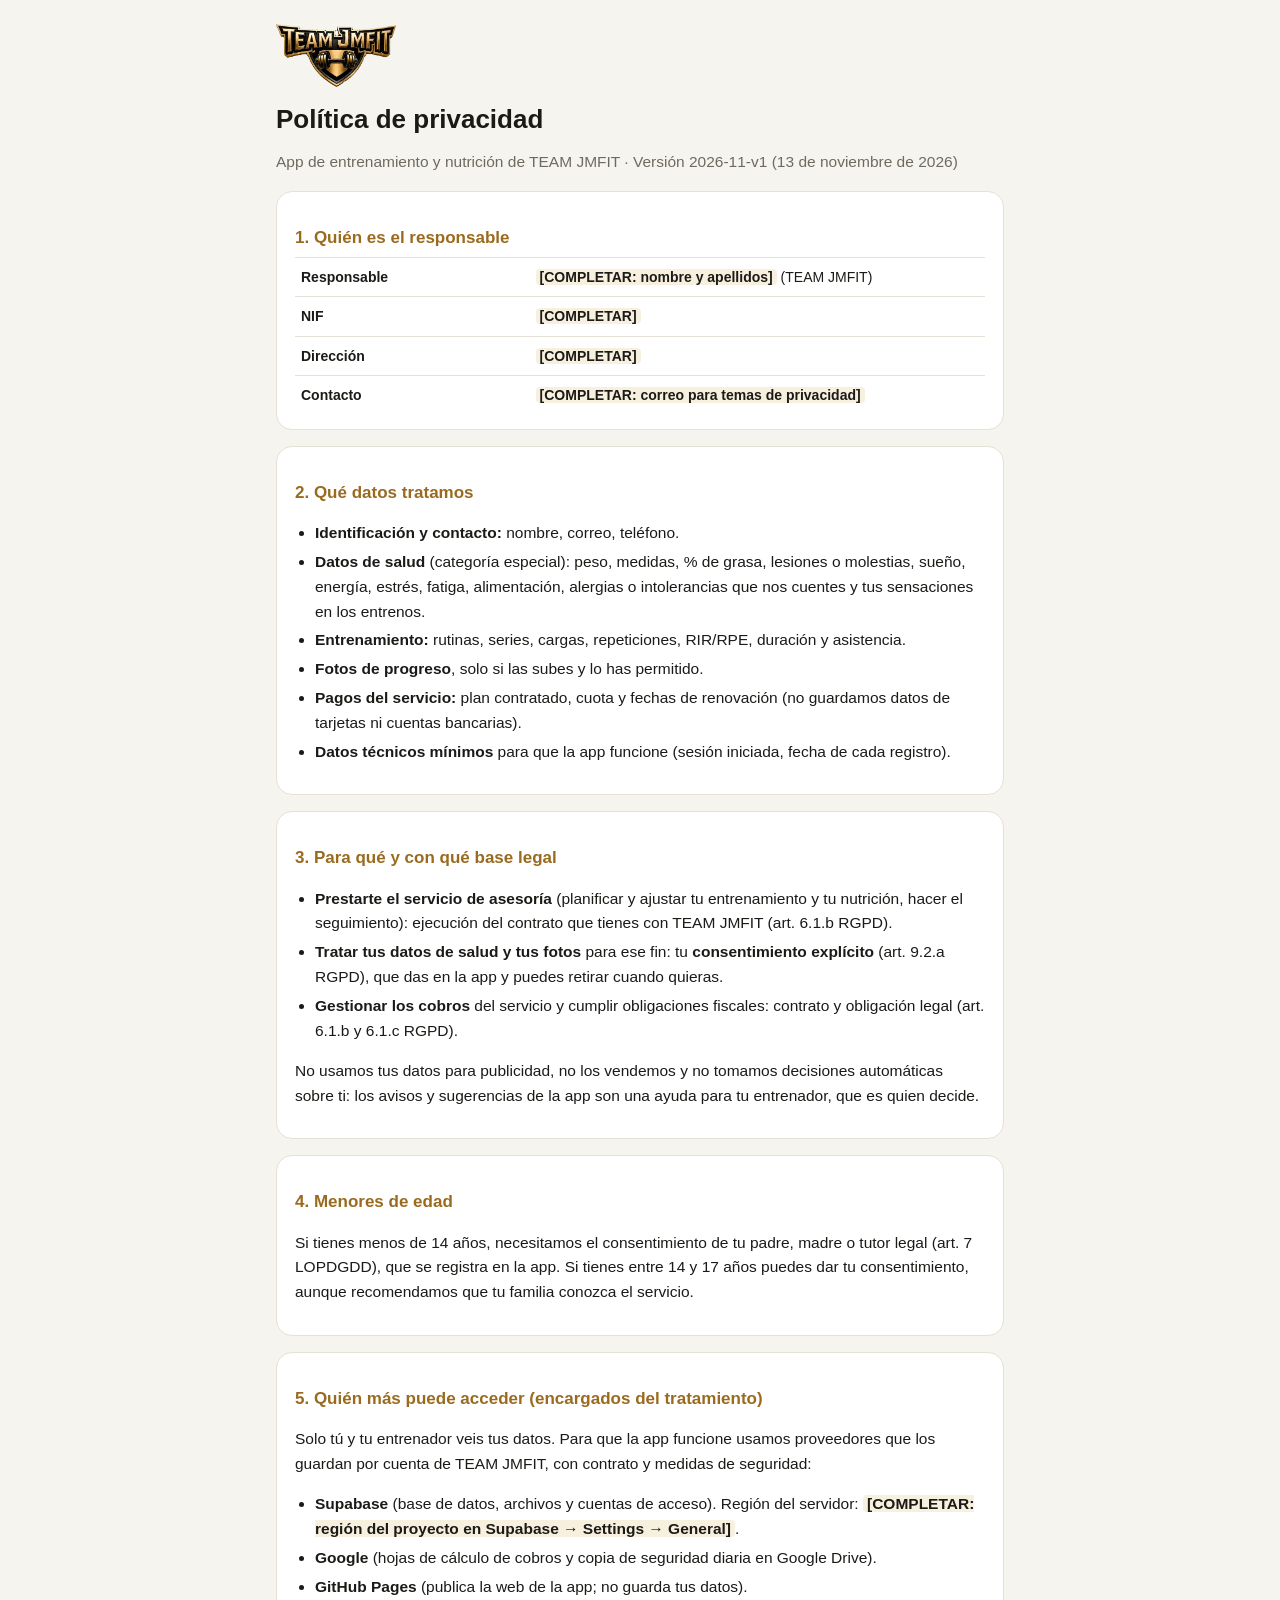
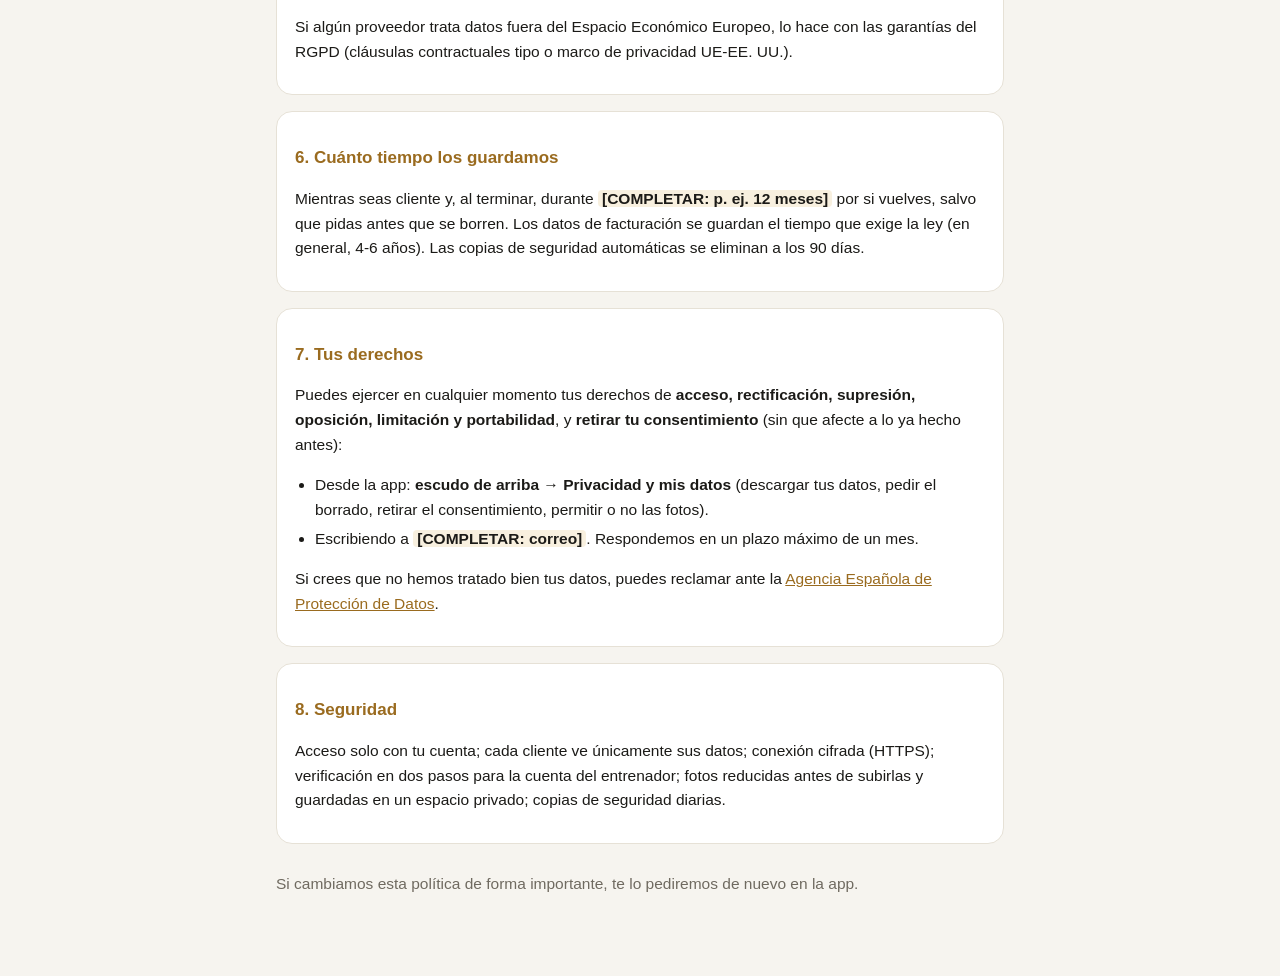
==== privacidad.html @ 6c78da6e "Privacidad: consentimiento de datos de salud, mis datos, política e instalación" ====
<!doctype html>
<html lang="es">
<head>
  <meta charset="utf-8">
  <meta name="viewport" content="width=device-width, initial-scale=1, viewport-fit=cover">
  <meta http-equiv="Content-Security-Policy" content="default-src 'self'; style-src 'self' 'unsafe-inline'; img-src 'self'; object-src 'none'; base-uri 'self'; form-action 'none'">
  <meta name="robots" content="noindex">
  <title>Privacidad · TEAM JMFIT</title>
  <link rel="icon" href="icon-192.png">
  <style>
    :root { --bg: #f6f4ef; --card: #fff; --text: #1b1a17; --muted: #6f6a60; --line: #e6e1d6; --accent: #9a6b1f; }
    @media (prefers-color-scheme: dark) { :root { --bg: #0e0e10; --card: #17171a; --text: #f1eee8; --muted: #a39d92; --line: #2a2a2e; --accent: #d9a94f; } }
    * { box-sizing: border-box; }
    body { margin: 0; background: var(--bg); color: var(--text); font: 15.5px/1.6 -apple-system, BlinkMacSystemFont, "Segoe UI", Inter, Roboto, sans-serif; }
    main { max-width: 760px; margin: 0 auto; padding: 24px 16px 64px; }
    header { display: flex; align-items: center; gap: 14px; margin-bottom: 8px; }
    header img { width: 120px; height: auto; }
    h1 { font-size: 26px; line-height: 1.15; margin: 18px 0 4px; }
    h2 { font-size: 17px; margin: 28px 0 6px; color: var(--accent); }
    p, li { color: var(--text); } small, .muted { color: var(--muted); }
    ul { padding-left: 20px; } li { margin: 4px 0; }
    .card { background: var(--card); border: 1px solid var(--line); border-radius: 16px; padding: 4px 18px 14px; margin-top: 16px; }
    .todo { background: rgba(217, 169, 79, .18); border-radius: 4px; padding: 0 4px; font-weight: 600; }
    a { color: var(--accent); }
    table { width: 100%; border-collapse: collapse; font-size: 14px; } td { border-top: 1px solid var(--line); padding: 8px 6px; vertical-align: top; } td:first-child { font-weight: 600; width: 34%; }
  </style>
</head>
<body>
<main>
  <header><img src="logo.webp" alt="TEAM JMFIT" width="420" height="219"></header>
  <h1>Política de privacidad</h1>
  <p class="muted">App de entrenamiento y nutrición de TEAM JMFIT · Versión 2026-11-v1 (13 de noviembre de 2026)</p>

  <div class="card">
    <h2>1. Quién es el responsable</h2>
    <table>
      <tr><td>Responsable</td><td><span class="todo">[COMPLETAR: nombre y apellidos]</span> (TEAM JMFIT)</td></tr>
      <tr><td>NIF</td><td><span class="todo">[COMPLETAR]</span></td></tr>
      <tr><td>Dirección</td><td><span class="todo">[COMPLETAR]</span></td></tr>
      <tr><td>Contacto</td><td><span class="todo">[COMPLETAR: correo para temas de privacidad]</span></td></tr>
    </table>
  </div>

  <div class="card">
    <h2>2. Qué datos tratamos</h2>
    <ul>
      <li><b>Identificación y contacto:</b> nombre, correo, teléfono.</li>
      <li><b>Datos de salud</b> (categoría especial): peso, medidas, % de grasa, lesiones o molestias, sueño, energía, estrés, fatiga, alimentación, alergias o intolerancias que nos cuentes y tus sensaciones en los entrenos.</li>
      <li><b>Entrenamiento:</b> rutinas, series, cargas, repeticiones, RIR/RPE, duración y asistencia.</li>
      <li><b>Fotos de progreso</b>, solo si las subes y lo has permitido.</li>
      <li><b>Pagos del servicio:</b> plan contratado, cuota y fechas de renovación (no guardamos datos de tarjetas ni cuentas bancarias).</li>
      <li><b>Datos técnicos mínimos</b> para que la app funcione (sesión iniciada, fecha de cada registro).</li>
    </ul>
  </div>

  <div class="card">
    <h2>3. Para qué y con qué base legal</h2>
    <ul>
      <li><b>Prestarte el servicio de asesoría</b> (planificar y ajustar tu entrenamiento y tu nutrición, hacer el seguimiento): ejecución del contrato que tienes con TEAM JMFIT (art. 6.1.b RGPD).</li>
      <li><b>Tratar tus datos de salud y tus fotos</b> para ese fin: tu <b>consentimiento explícito</b> (art. 9.2.a RGPD), que das en la app y puedes retirar cuando quieras.</li>
      <li><b>Gestionar los cobros</b> del servicio y cumplir obligaciones fiscales: contrato y obligación legal (art. 6.1.b y 6.1.c RGPD).</li>
    </ul>
    <p>No usamos tus datos para publicidad, no los vendemos y no tomamos decisiones automáticas sobre ti: los avisos y sugerencias de la app son una ayuda para tu entrenador, que es quien decide.</p>
  </div>

  <div class="card">
    <h2>4. Menores de edad</h2>
    <p>Si tienes menos de 14 años, necesitamos el consentimiento de tu padre, madre o tutor legal (art. 7 LOPDGDD), que se registra en la app. Si tienes entre 14 y 17 años puedes dar tu consentimiento, aunque recomendamos que tu familia conozca el servicio.</p>
  </div>

  <div class="card">
    <h2>5. Quién más puede acceder (encargados del tratamiento)</h2>
    <p>Solo tú y tu entrenador veis tus datos. Para que la app funcione usamos proveedores que los guardan por cuenta de TEAM JMFIT, con contrato y medidas de seguridad:</p>
    <ul>
      <li><b>Supabase</b> (base de datos, archivos y cuentas de acceso). Región del servidor: <span class="todo">[COMPLETAR: región del proyecto en Supabase → Settings → General]</span>.</li>
      <li><b>Google</b> (hojas de cálculo de cobros y copia de seguridad diaria en Google Drive).</li>
      <li><b>GitHub Pages</b> (publica la web de la app; no guarda tus datos).</li>
    </ul>
    <p>Si algún proveedor trata datos fuera del Espacio Económico Europeo, lo hace con las garantías del RGPD (cláusulas contractuales tipo o marco de privacidad UE-EE. UU.).</p>
  </div>

  <div class="card">
    <h2>6. Cuánto tiempo los guardamos</h2>
    <p>Mientras seas cliente y, al terminar, durante <span class="todo">[COMPLETAR: p. ej. 12 meses]</span> por si vuelves, salvo que pidas antes que se borren. Los datos de facturación se guardan el tiempo que exige la ley (en general, 4-6 años). Las copias de seguridad automáticas se eliminan a los 90 días.</p>
  </div>

  <div class="card">
    <h2>7. Tus derechos</h2>
    <p>Puedes ejercer en cualquier momento tus derechos de <b>acceso, rectificación, supresión, oposición, limitación y portabilidad</b>, y <b>retirar tu consentimiento</b> (sin que afecte a lo ya hecho antes):</p>
    <ul>
      <li>Desde la app: <b>escudo de arriba → Privacidad y mis datos</b> (descargar tus datos, pedir el borrado, retirar el consentimiento, permitir o no las fotos).</li>
      <li>Escribiendo a <span class="todo">[COMPLETAR: correo]</span>. Respondemos en un plazo máximo de un mes.</li>
    </ul>
    <p>Si crees que no hemos tratado bien tus datos, puedes reclamar ante la <a href="https://www.aepd.es" target="_blank" rel="noopener">Agencia Española de Protección de Datos</a>.</p>
  </div>

  <div class="card">
    <h2>8. Seguridad</h2>
    <p>Acceso solo con tu cuenta; cada cliente ve únicamente sus datos; conexión cifrada (HTTPS); verificación en dos pasos para la cuenta del entrenador; fotos reducidas antes de subirlas y guardadas en un espacio privado; copias de seguridad diarias.</p>
  </div>

  <p class="muted" style="margin-top:28px">Si cambiamos esta política de forma importante, te lo pediremos de nuevo en la app.</p>
</main>
</body>
</html>
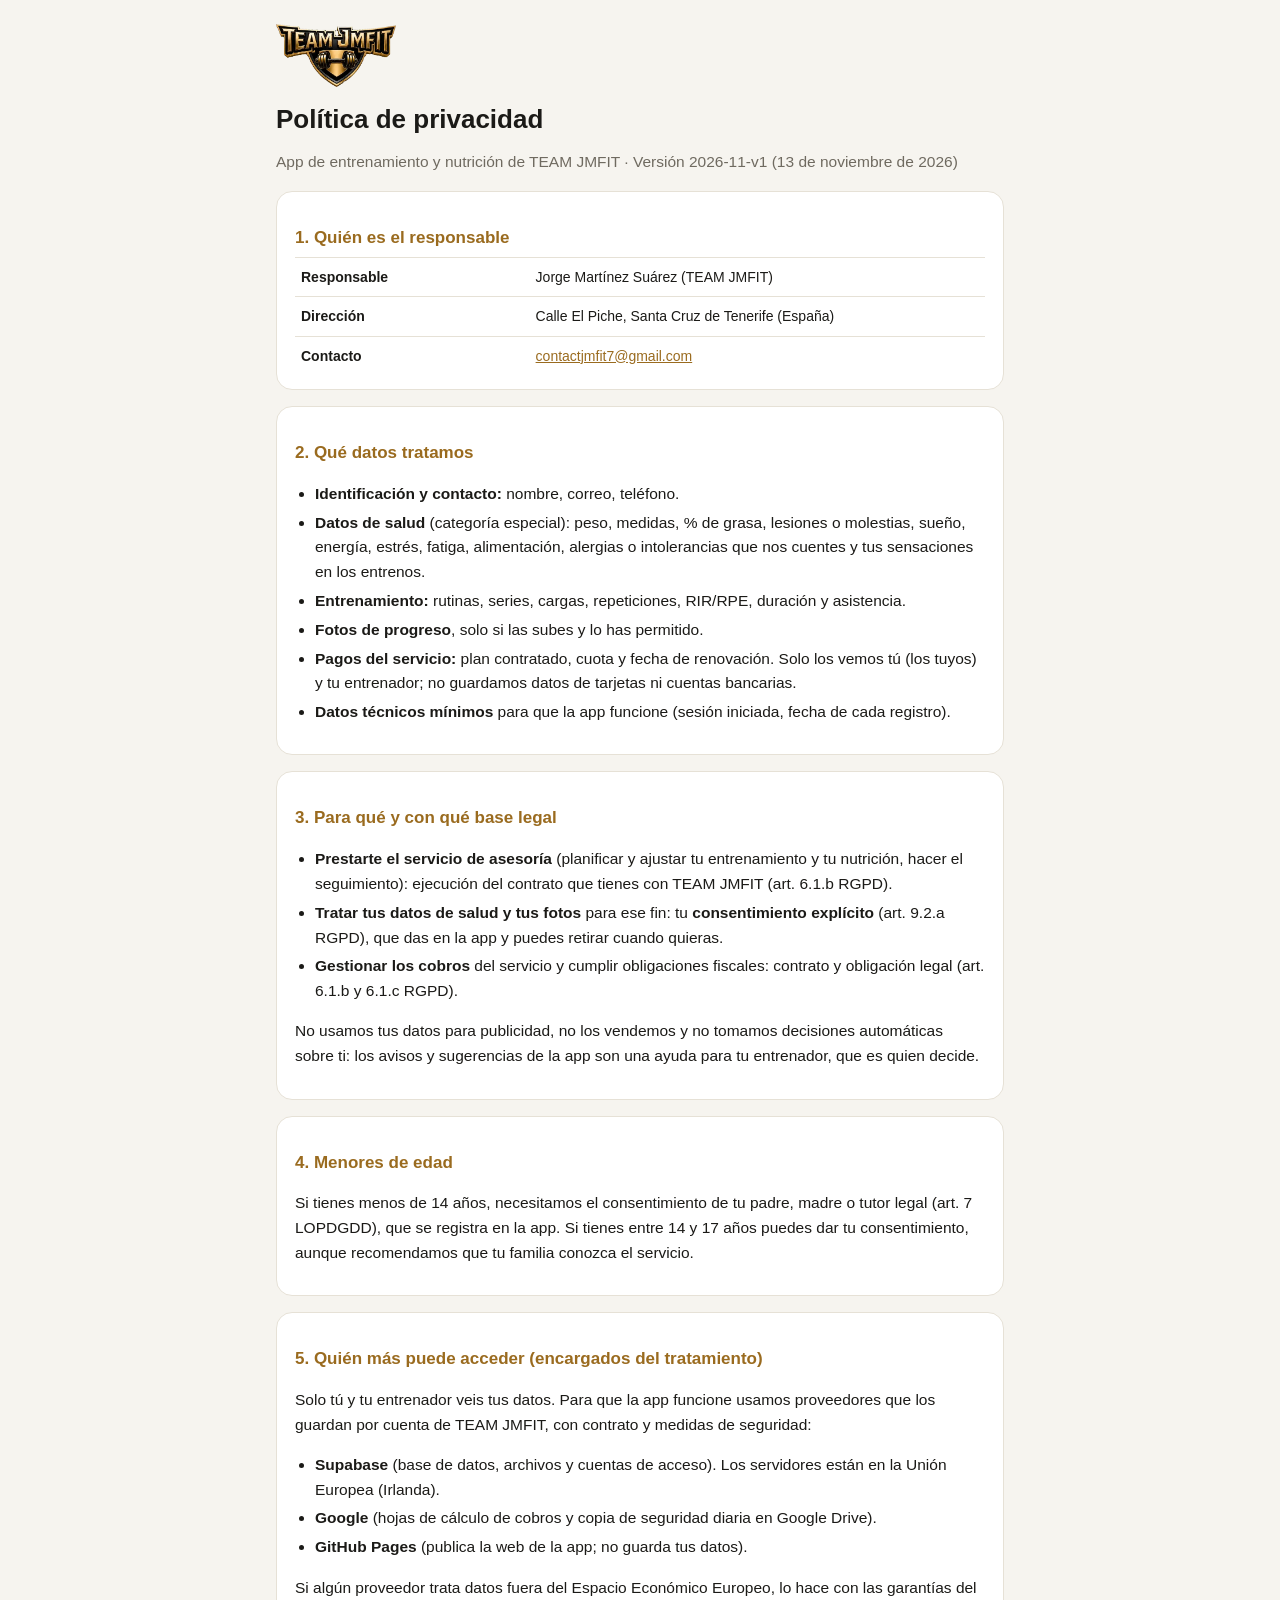
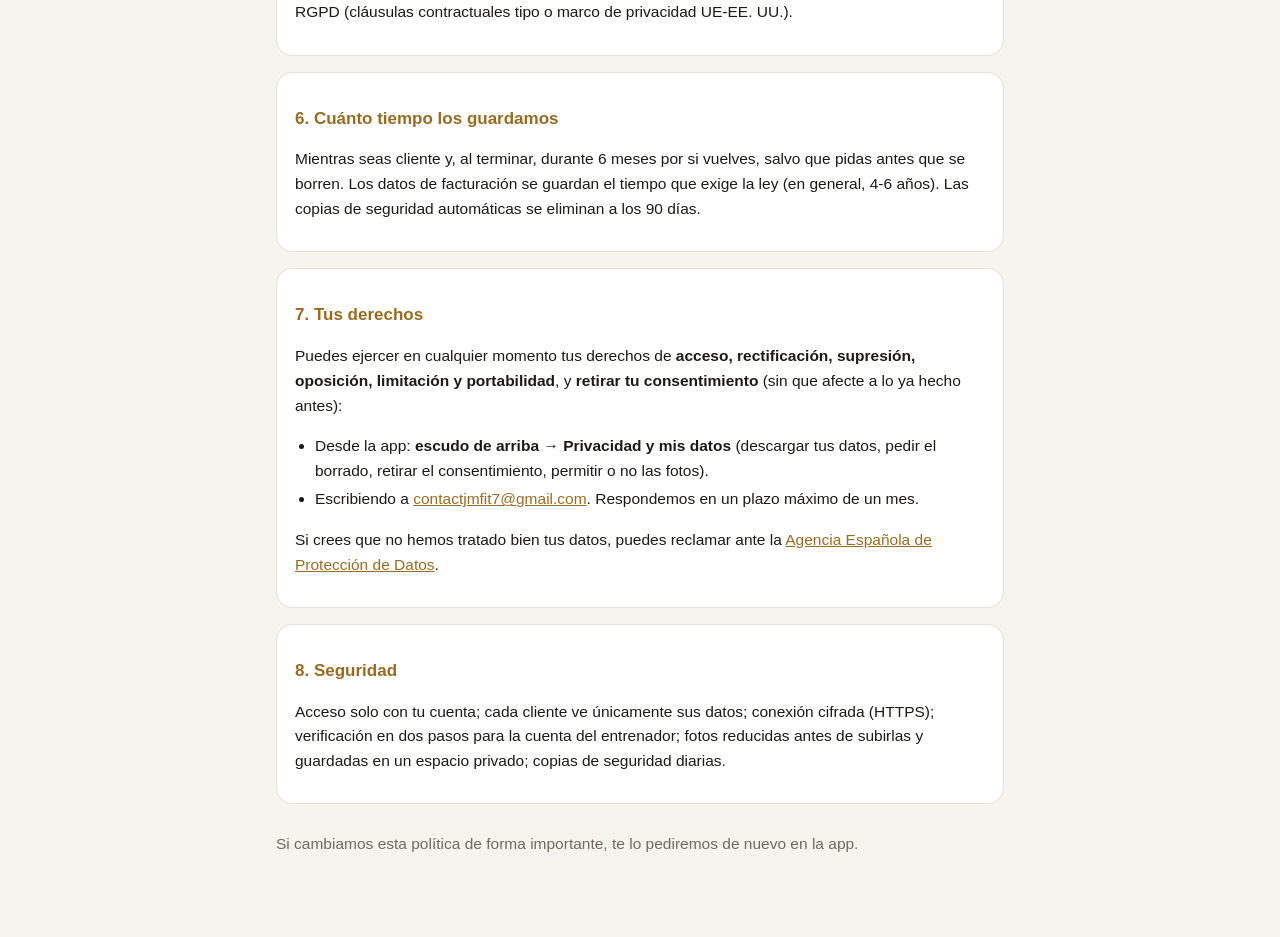
==== commit c76692ec: "Política de privacidad: datos del responsable, región y conservación" ====
--- a/privacidad.html
+++ b/privacidad.html
@@ -34,10 +34,9 @@
   <div class="card">
     <h2>1. Quién es el responsable</h2>
     <table>
-      <tr><td>Responsable</td><td><span class="todo">[COMPLETAR: nombre y apellidos]</span> (TEAM JMFIT)</td></tr>
-      <tr><td>NIF</td><td><span class="todo">[COMPLETAR]</span></td></tr>
-      <tr><td>Dirección</td><td><span class="todo">[COMPLETAR]</span></td></tr>
-      <tr><td>Contacto</td><td><span class="todo">[COMPLETAR: correo para temas de privacidad]</span></td></tr>
+      <tr><td>Responsable</td><td>Jorge Martínez Suárez (TEAM JMFIT)</td></tr>
+      <tr><td>Dirección</td><td>Calle El Piche, Santa Cruz de Tenerife (España)</td></tr>
+      <tr><td>Contacto</td><td><a href="mailto:contactjmfit7@gmail.com">contactjmfit7@gmail.com</a></td></tr>
     </table>
   </div>
 
@@ -48,7 +47,7 @@
       <li><b>Datos de salud</b> (categoría especial): peso, medidas, % de grasa, lesiones o molestias, sueño, energía, estrés, fatiga, alimentación, alergias o intolerancias que nos cuentes y tus sensaciones en los entrenos.</li>
       <li><b>Entrenamiento:</b> rutinas, series, cargas, repeticiones, RIR/RPE, duración y asistencia.</li>
       <li><b>Fotos de progreso</b>, solo si las subes y lo has permitido.</li>
-      <li><b>Pagos del servicio:</b> plan contratado, cuota y fechas de renovación (no guardamos datos de tarjetas ni cuentas bancarias).</li>
+      <li><b>Pagos del servicio:</b> plan contratado, cuota y fecha de renovación. Solo los vemos tú (los tuyos) y tu entrenador; no guardamos datos de tarjetas ni cuentas bancarias.</li>
       <li><b>Datos técnicos mínimos</b> para que la app funcione (sesión iniciada, fecha de cada registro).</li>
     </ul>
   </div>
@@ -72,7 +71,7 @@
     <h2>5. Quién más puede acceder (encargados del tratamiento)</h2>
     <p>Solo tú y tu entrenador veis tus datos. Para que la app funcione usamos proveedores que los guardan por cuenta de TEAM JMFIT, con contrato y medidas de seguridad:</p>
     <ul>
-      <li><b>Supabase</b> (base de datos, archivos y cuentas de acceso). Región del servidor: <span class="todo">[COMPLETAR: región del proyecto en Supabase → Settings → General]</span>.</li>
+      <li><b>Supabase</b> (base de datos, archivos y cuentas de acceso). Los servidores están en la Unión Europea (Irlanda).</li>
       <li><b>Google</b> (hojas de cálculo de cobros y copia de seguridad diaria en Google Drive).</li>
       <li><b>GitHub Pages</b> (publica la web de la app; no guarda tus datos).</li>
     </ul>
@@ -81,7 +80,7 @@
 
   <div class="card">
     <h2>6. Cuánto tiempo los guardamos</h2>
-    <p>Mientras seas cliente y, al terminar, durante <span class="todo">[COMPLETAR: p. ej. 12 meses]</span> por si vuelves, salvo que pidas antes que se borren. Los datos de facturación se guardan el tiempo que exige la ley (en general, 4-6 años). Las copias de seguridad automáticas se eliminan a los 90 días.</p>
+    <p>Mientras seas cliente y, al terminar, durante 6 meses por si vuelves, salvo que pidas antes que se borren. Los datos de facturación se guardan el tiempo que exige la ley (en general, 4-6 años). Las copias de seguridad automáticas se eliminan a los 90 días.</p>
   </div>
 
   <div class="card">
@@ -89,7 +88,7 @@
     <p>Puedes ejercer en cualquier momento tus derechos de <b>acceso, rectificación, supresión, oposición, limitación y portabilidad</b>, y <b>retirar tu consentimiento</b> (sin que afecte a lo ya hecho antes):</p>
     <ul>
       <li>Desde la app: <b>escudo de arriba → Privacidad y mis datos</b> (descargar tus datos, pedir el borrado, retirar el consentimiento, permitir o no las fotos).</li>
-      <li>Escribiendo a <span class="todo">[COMPLETAR: correo]</span>. Respondemos en un plazo máximo de un mes.</li>
+      <li>Escribiendo a <a href="mailto:contactjmfit7@gmail.com">contactjmfit7@gmail.com</a>. Respondemos en un plazo máximo de un mes.</li>
     </ul>
     <p>Si crees que no hemos tratado bien tus datos, puedes reclamar ante la <a href="https://www.aepd.es" target="_blank" rel="noopener">Agencia Española de Protección de Datos</a>.</p>
   </div>
